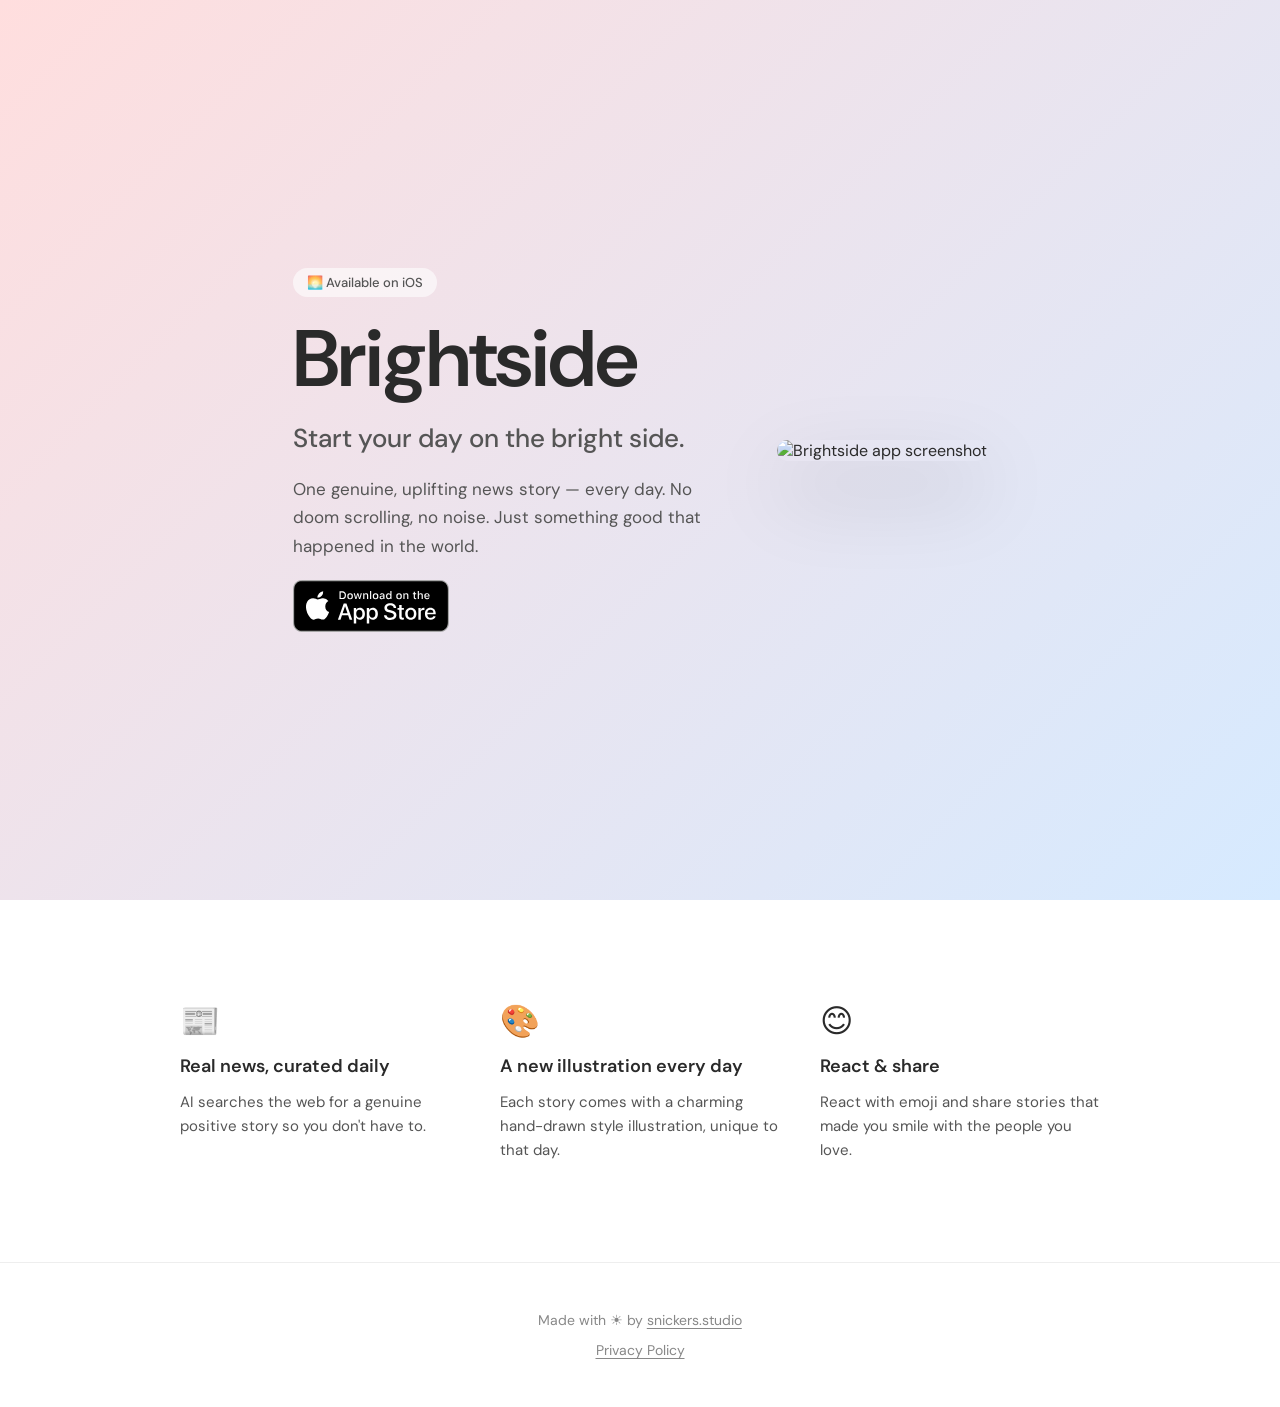
==== index.html @ 4642d023 "Brightside initial landing page" ====
<!DOCTYPE html>
<html lang="en">
<head>
  <meta charset="UTF-8" />
  <meta name="viewport" content="width=device-width, initial-scale=1.0" />
  <title>Brightside — Start your day on the bright side.</title>
  <meta name="description" content="One uplifting news story, every day. Brightside cuts through the noise and delivers a single piece of good news, beautifully." />
  <link rel="preconnect" href="https://fonts.googleapis.com" />
  <link rel="preconnect" href="https://fonts.gstatic.com" crossorigin />
  <link href="https://fonts.googleapis.com/css2?family=DM+Sans:wght@400;500;600&display=swap" rel="stylesheet" />
  <link rel="stylesheet" href="style.css" />
</head>
<body>
  <div class="hero">
    <div class="hero-content">
      <div class="badge">🌅 Available on iOS</div>
      <h1>Brightside</h1>
      <p class="tagline">Start your day on the bright side.</p>
      <p class="description">
        One genuine, uplifting news story — every day. No doom scrolling,
        no noise. Just something good that happened in the world.
      </p>
      <a href="#" class="app-store-btn" id="app-store-link">
        <img src="app-store-badge.svg" alt="Download on the App Store" />
      </a>
    </div>

    <div class="phone-wrap">
      <img src="screenshot.png" alt="Brightside app screenshot" class="screenshot" />
    </div>
  </div>

  <section class="features">
    <div class="feature">
      <span class="feature-icon">📰</span>
      <h3>Real news, curated daily</h3>
      <p>AI searches the web for a genuine positive story so you don't have to.</p>
    </div>
    <div class="feature">
      <span class="feature-icon">🎨</span>
      <h3>A new illustration every day</h3>
      <p>Each story comes with a charming hand-drawn style illustration, unique to that day.</p>
    </div>
    <div class="feature">
      <span class="feature-icon">😊</span>
      <h3>React & share</h3>
      <p>React with emoji and share stories that made you smile with the people you love.</p>
    </div>
  </section>

  <footer>
    <p>Made with ☀️ by <a href="https://snickers.studio">snickers.studio</a></p>
    <a href="privacy.html">Privacy Policy</a>
  </footer>
</body>
</html>
---- style.css ----
*, *::before, *::after { box-sizing: border-box; margin: 0; padding: 0; }

:root {
  --pastel-start: #ffdede;
  --pastel-end:   #d6eaff;
  --text-dark:    #2a2a2a;
  --text-mid:     #555;
  --text-light:   #888;
  --radius:       16px;
}

html { scroll-behavior: smooth; }

body {
  font-family: "DM Sans", system-ui, sans-serif;
  color: var(--text-dark);
  background: #fff;
  overflow-x: hidden;
}

/* ── Hero ── */
.hero {
  min-height: 100svh;
  display: flex;
  align-items: center;
  justify-content: center;
  gap: 64px;
  padding: 80px 40px;
  background: linear-gradient(135deg, var(--pastel-start), var(--pastel-end));
  flex-wrap: wrap;
}

.hero-content {
  max-width: 480px;
  display: flex;
  flex-direction: column;
  gap: 20px;
}

.badge {
  display: inline-block;
  font-size: 13px;
  font-weight: 500;
  color: var(--text-mid);
  background: rgba(255,255,255,0.6);
  border-radius: 100px;
  padding: 6px 14px;
  width: fit-content;
}

h1 {
  font-size: clamp(48px, 8vw, 80px);
  font-weight: 600;
  line-height: 1.05;
  letter-spacing: -0.02em;
  color: var(--text-dark);
}

.tagline {
  font-size: clamp(20px, 3vw, 26px);
  font-weight: 500;
  color: var(--text-mid);
}

.description {
  font-size: 17px;
  line-height: 1.65;
  color: var(--text-mid);
  max-width: 420px;
}

.app-store-btn img {
  height: 52px;
  display: block;
  transition: opacity 0.2s;
}

.app-store-btn:hover img { opacity: 0.8; }

/* ── Phone screenshot ── */
.phone-wrap {
  flex-shrink: 0;
}

.screenshot {
  width: clamp(220px, 30vw, 300px);
  border-radius: 40px;
  box-shadow: 0 32px 80px rgba(0,0,0,0.18);
}

/* ── Features ── */
.features {
  display: flex;
  justify-content: center;
  gap: 40px;
  padding: 100px 40px;
  flex-wrap: wrap;
  background: #fff;
}

.feature {
  max-width: 280px;
  display: flex;
  flex-direction: column;
  gap: 12px;
}

.feature-icon {
  font-size: 32px;
}

.feature h3 {
  font-size: 18px;
  font-weight: 600;
}

.feature p {
  font-size: 15px;
  line-height: 1.6;
  color: var(--text-mid);
}

/* ── Footer ── */
footer {
  text-align: center;
  padding: 48px 24px;
  border-top: 1px solid #eee;
  display: flex;
  flex-direction: column;
  gap: 12px;
  color: var(--text-light);
  font-size: 14px;
}

footer a {
  color: var(--text-light);
  text-decoration: underline;
  text-underline-offset: 3px;
}

footer a:hover { color: var(--text-dark); }

/* ── Responsive ── */
@media (max-width: 640px) {
  .hero {
    flex-direction: column;
    align-items: flex-start;
    gap: 48px;
    padding: 60px 24px;
  }

  .phone-wrap {
    align-self: center;
  }

  .features {
    padding: 60px 24px;
    flex-direction: column;
    align-items: center;
    text-align: center;
  }
}
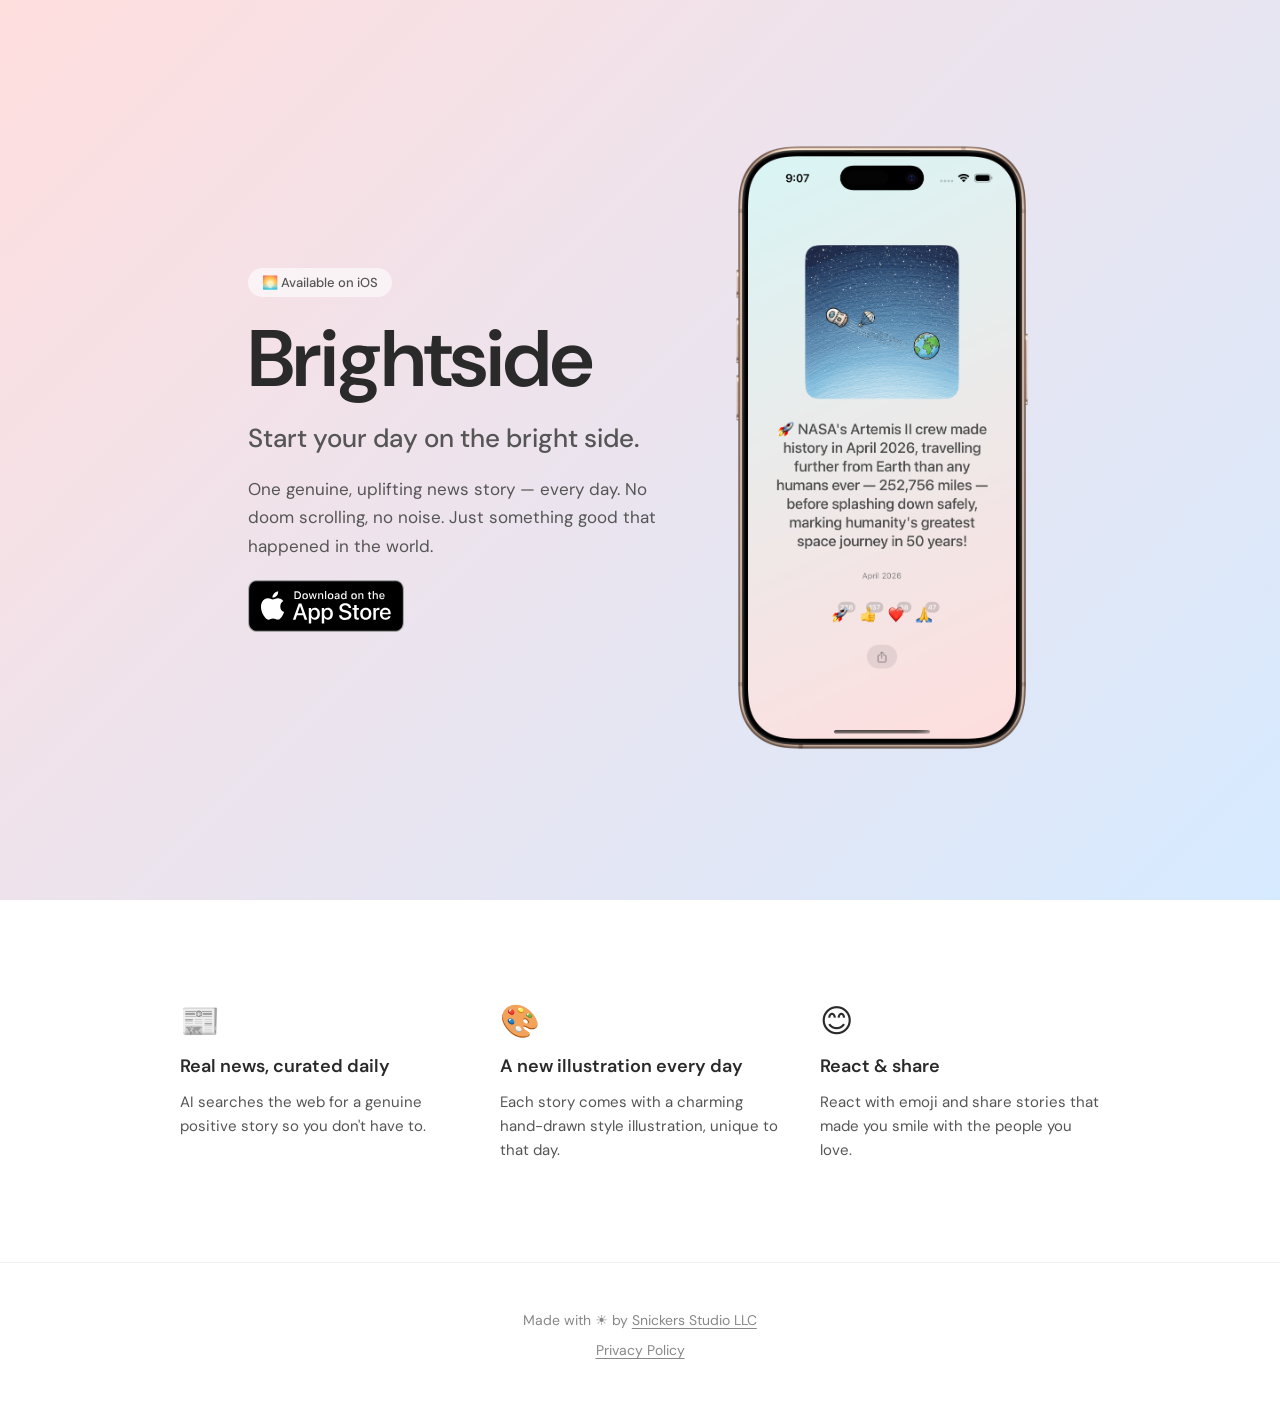
==== commit 67dfa2be: "fix" ====
--- a/index.html
+++ b/index.html
@@ -49,7 +49,7 @@
   </section>
 
   <footer>
-    <p>Made with ☀️ by <a href="https://snickers.studio">snickers.studio</a></p>
+    <p>Made with ☀️ by <a href="https://snickers.studio">Snickers Studio LLC</a></p>
     <a href="privacy.html">Privacy Policy</a>
   </footer>
 </body>
--- a/style.css
+++ b/style.css
@@ -84,8 +84,6 @@
 
 .screenshot {
   width: clamp(220px, 30vw, 300px);
-  border-radius: 40px;
-  box-shadow: 0 32px 80px rgba(0,0,0,0.18);
 }
 
 /* ── Features ── */
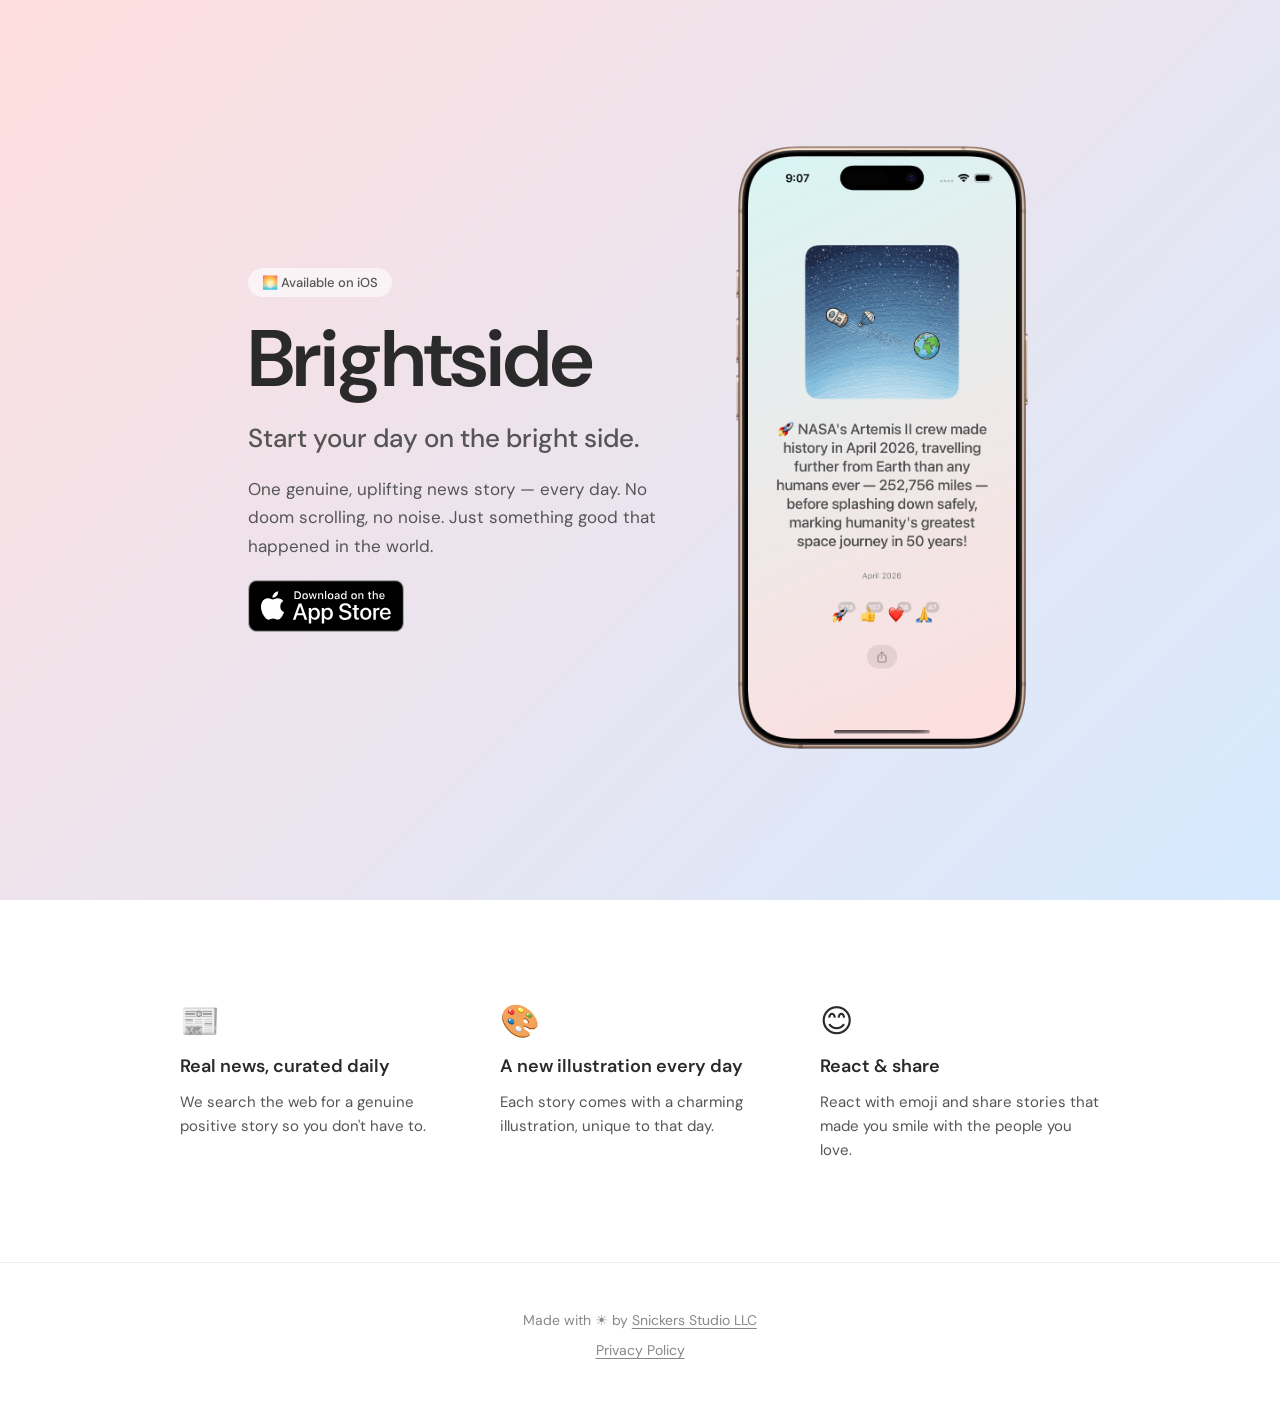
==== commit 3552b402: "update" ====
--- a/index.html
+++ b/index.html
@@ -34,12 +34,12 @@
     <div class="feature">
       <span class="feature-icon">📰</span>
       <h3>Real news, curated daily</h3>
-      <p>AI searches the web for a genuine positive story so you don't have to.</p>
+      <p>We search the web for a genuine positive story so you don't have to.</p>
     </div>
     <div class="feature">
       <span class="feature-icon">🎨</span>
       <h3>A new illustration every day</h3>
-      <p>Each story comes with a charming hand-drawn style illustration, unique to that day.</p>
+      <p>Each story comes with a charming illustration, unique to that day.</p>
     </div>
     <div class="feature">
       <span class="feature-icon">😊</span>
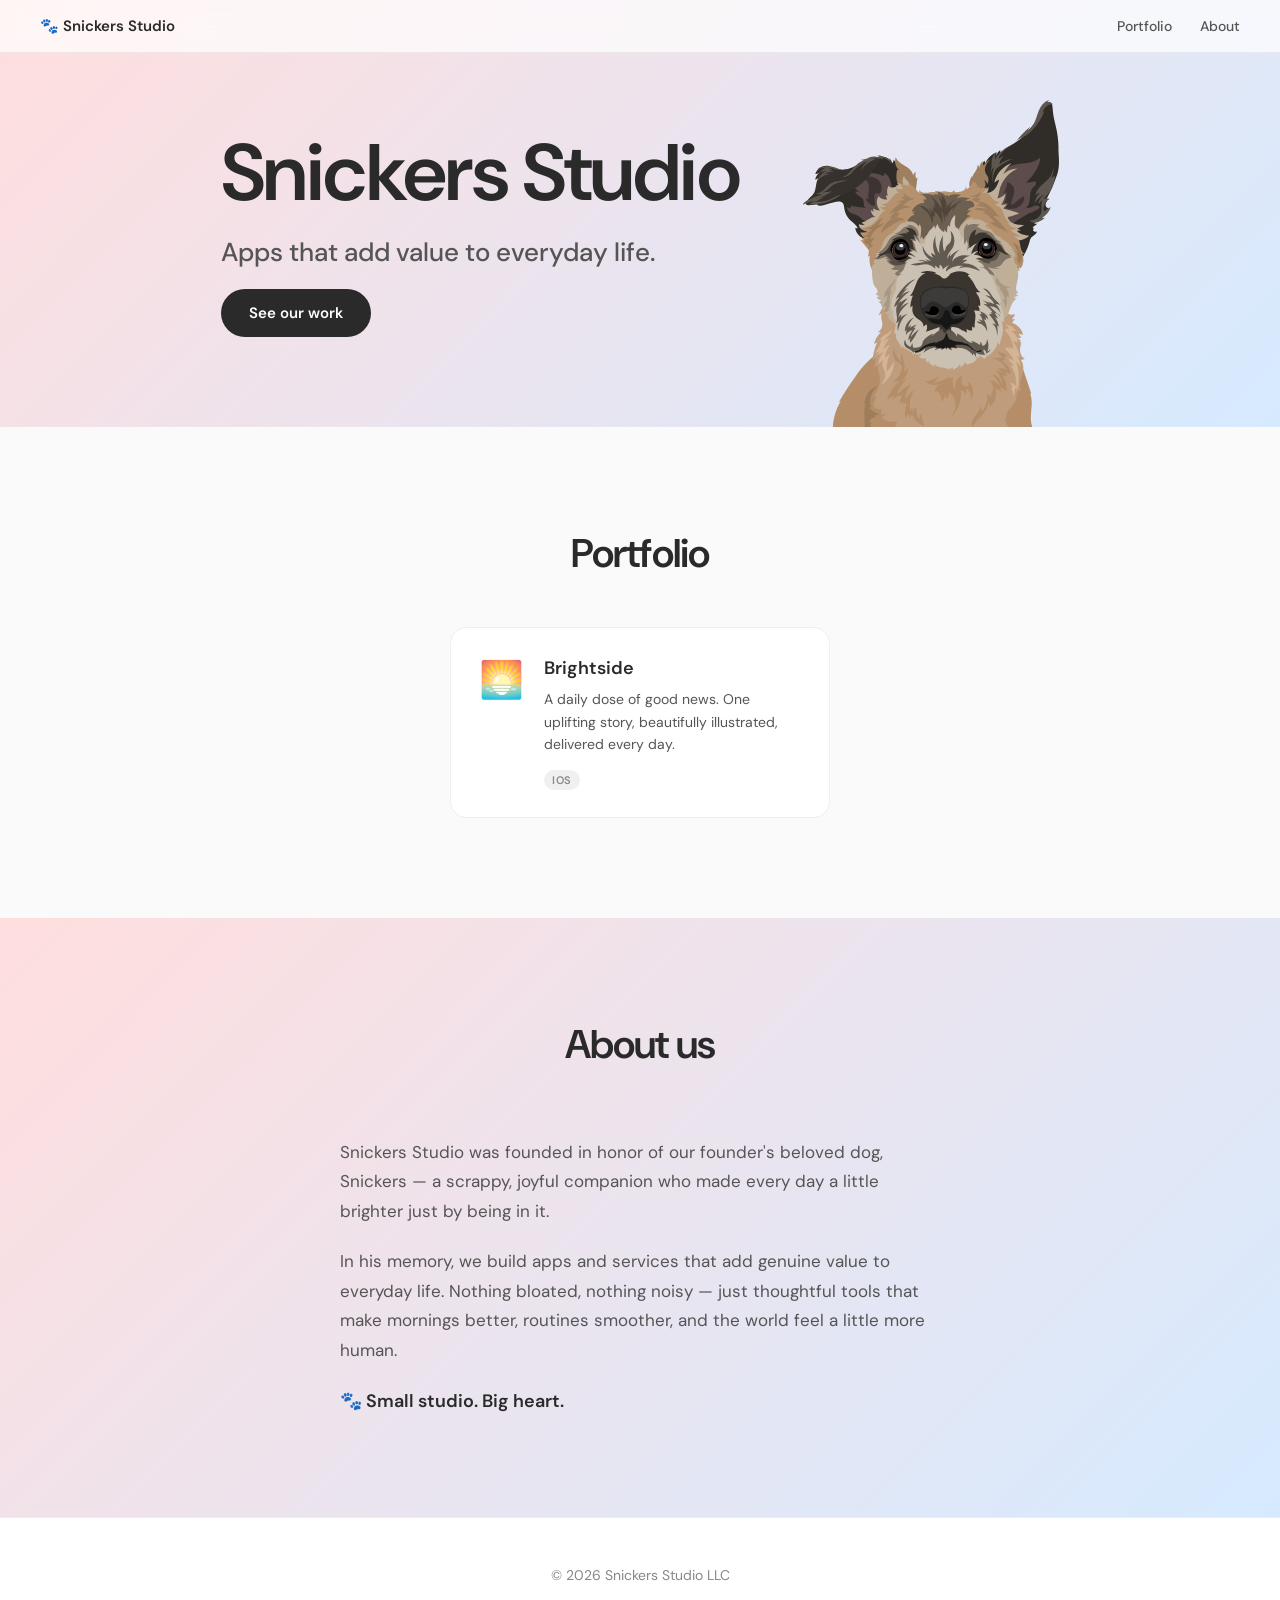
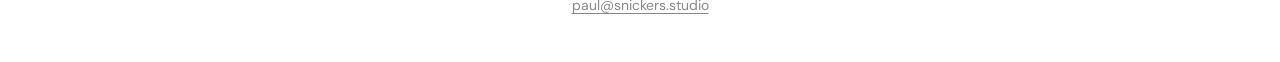
==== commit 5ea51613: "website update" ====
--- a/index.html
+++ b/index.html
@@ -3,54 +3,70 @@
 <head>
   <meta charset="UTF-8" />
   <meta name="viewport" content="width=device-width, initial-scale=1.0" />
-  <title>Brightside — Start your day on the bright side.</title>
-  <meta name="description" content="One uplifting news story, every day. Brightside cuts through the noise and delivers a single piece of good news, beautifully." />
+  <title>Snickers Studio — Apps that add value to everyday life.</title>
+  <meta name="description" content="Snickers Studio builds thoughtful apps and services that add genuine value to everyday life." />
   <link rel="preconnect" href="https://fonts.googleapis.com" />
   <link rel="preconnect" href="https://fonts.gstatic.com" crossorigin />
   <link href="https://fonts.googleapis.com/css2?family=DM+Sans:wght@400;500;600&display=swap" rel="stylesheet" />
   <link rel="stylesheet" href="style.css" />
 </head>
 <body>
-  <div class="hero">
+
+  <!-- Nav -->
+  <nav>
+    <a href="/" class="nav-logo">🐾 Snickers Studio</a>
+    <div class="nav-links">
+      <a href="#portfolio">Portfolio</a>
+      <a href="#about">About</a>
+    </div>
+  </nav>
+
+  <!-- Hero -->
+  <div class="hero hero--compact">
     <div class="hero-content">
-      <div class="badge">🌅 Available on iOS</div>
-      <h1>Brightside</h1>
-      <p class="tagline">Start your day on the bright side.</p>
-      <p class="description">
-        One genuine, uplifting news story — every day. No doom scrolling,
-        no noise. Just something good that happened in the world.
-      </p>
-      <a href="#" class="app-store-btn" id="app-store-link">
-        <img src="app-store-badge.svg" alt="Download on the App Store" />
-      </a>
+      <h1>Snickers Studio</h1>
+      <p class="tagline">Apps that add value to everyday life.</p>
+      <a href="#portfolio" class="cta-btn">See our work</a>
     </div>
-
-    <div class="phone-wrap">
-      <img src="screenshot.png" alt="Brightside app screenshot" class="screenshot" />
+    <div class="snickers-wrap">
+      <img src="snickers.svg" alt="Snickers the dog" class="snickers-img" />
     </div>
   </div>
 
-  <section class="features">
-    <div class="feature">
-      <span class="feature-icon">📰</span>
-      <h3>Real news, curated daily</h3>
-      <p>We search the web for a genuine positive story so you don't have to.</p>
-    </div>
-    <div class="feature">
-      <span class="feature-icon">🎨</span>
-      <h3>A new illustration every day</h3>
-      <p>Each story comes with a charming illustration, unique to that day.</p>
-    </div>
-    <div class="feature">
-      <span class="feature-icon">😊</span>
-      <h3>React & share</h3>
-      <p>React with emoji and share stories that made you smile with the people you love.</p>
+  <!-- Portfolio -->
+  <section class="portfolio" id="portfolio">
+    <h2 class="section-title">Portfolio</h2>
+    <div class="portfolio-grid">
+      <a href="brightside.html" class="portfolio-card">
+        <div class="portfolio-card-icon">🌅</div>
+        <div class="portfolio-card-body">
+          <h3>Brightside</h3>
+          <p>A daily dose of good news. One uplifting story, beautifully illustrated, delivered every day.</p>
+          <span class="portfolio-tag">iOS</span>
+        </div>
+      </a>
     </div>
   </section>
 
+  <!-- About -->
+  <section class="about" id="about">
+    <div class="about-content">
+      <h2 class="section-title">About us</h2>
+      <p>
+        Snickers Studio was founded in honor of our founder's beloved dog, Snickers — a scrappy, joyful companion who made every day a little brighter just by being in it.
+      </p>
+      <p>
+        In his memory, we build apps and services that add genuine value to everyday life. Nothing bloated, nothing noisy — just thoughtful tools that make mornings better, routines smoother, and the world feel a little more human.
+      </p>
+      <p class="about-tagline">🐾 Small studio. Big heart.</p>
+    </div>
+  </section>
+
+  <!-- Footer -->
   <footer>
-    <p>Made with ☀️ by <a href="https://snickers.studio">Snickers Studio LLC</a></p>
-    <a href="privacy.html">Privacy Policy</a>
+    <p>© 2026 Snickers Studio LLC</p>
+    <a href="mailto:paul@snickers.studio">paul@snickers.studio</a>
   </footer>
+
 </body>
 </html>
--- a/style.css
+++ b/style.css
@@ -25,7 +25,7 @@
   align-items: center;
   justify-content: center;
   gap: 64px;
-  padding: 80px 40px;
+  padding: 120px 40px 80px;
   background: linear-gradient(135deg, var(--pastel-start), var(--pastel-end));
   flex-wrap: wrap;
 }
@@ -77,6 +77,21 @@
 
 .app-store-btn:hover img { opacity: 0.8; }
 
+.cta-btn {
+  display: inline-block;
+  font-size: 15px;
+  font-weight: 600;
+  color: #fff;
+  background: var(--text-dark);
+  padding: 14px 28px;
+  border-radius: 100px;
+  text-decoration: none;
+  transition: opacity 0.2s;
+  width: fit-content;
+}
+
+.cta-btn:hover { opacity: 0.8; }
+
 /* ── Phone screenshot ── */
 .phone-wrap {
   flex-shrink: 0;
@@ -85,6 +100,48 @@
 .screenshot {
   width: clamp(220px, 30vw, 300px);
 }
+
+.hero-content {
+  max-width: 640px;
+}
+
+/* ── Nav ── */
+nav {
+  position: fixed;
+  top: 0;
+  left: 0;
+  right: 0;
+  z-index: 100;
+  display: flex;
+  align-items: center;
+  justify-content: space-between;
+  padding: 16px 40px;
+  background: rgba(255,255,255,0.7);
+  backdrop-filter: blur(12px);
+  -webkit-backdrop-filter: blur(12px);
+  border-bottom: 1px solid rgba(0,0,0,0.06);
+}
+
+.nav-logo {
+  font-weight: 600;
+  font-size: 15px;
+  color: var(--text-dark);
+  text-decoration: none;
+}
+
+.nav-links {
+  display: flex;
+  gap: 28px;
+}
+
+.nav-links a {
+  font-size: 14px;
+  font-weight: 500;
+  color: var(--text-mid);
+  text-decoration: none;
+}
+
+.nav-links a:hover { color: var(--text-dark); }
 
 /* ── Features ── */
 .features {
@@ -116,6 +173,135 @@
   font-size: 15px;
   line-height: 1.6;
   color: var(--text-mid);
+}
+
+.hero--compact {
+  min-height: 0;
+  padding: 100px 40px 0;
+  overflow: hidden;
+  align-items: center;
+  position: relative;
+}
+
+.hero--compact .hero-content {
+  padding-bottom: 60px;
+}
+
+.snickers-wrap {
+  flex-shrink: 0;
+  display: flex;
+  align-items: flex-end;
+  align-self: flex-end;
+}
+
+.snickers-img {
+  width: clamp(160px, 20vw, 260px);
+  display: block;
+  /* Crop top of image so only the top portion (head peeking up) shows */
+  margin-bottom: -2px;
+}
+
+/* ── Section title ── */
+.section-title {
+  font-size: clamp(28px, 4vw, 40px);
+  font-weight: 600;
+  letter-spacing: -0.02em;
+  margin-bottom: 48px;
+  text-align: center;
+}
+
+/* ── Portfolio ── */
+.portfolio {
+  padding: 100px 40px;
+  background: #fafafa;
+  display: flex;
+  flex-direction: column;
+  align-items: center;
+}
+
+.portfolio-grid {
+  display: flex;
+  gap: 24px;
+  flex-wrap: wrap;
+  justify-content: center;
+  max-width: 900px;
+  width: 100%;
+}
+
+.portfolio-card {
+  display: flex;
+  align-items: flex-start;
+  gap: 20px;
+  background: #fff;
+  border: 1px solid #eee;
+  border-radius: var(--radius);
+  padding: 28px;
+  max-width: 380px;
+  width: 100%;
+  text-decoration: none;
+  color: inherit;
+  transition: box-shadow 0.2s, transform 0.2s;
+}
+
+.portfolio-card:hover {
+  box-shadow: 0 8px 32px rgba(0,0,0,0.08);
+  transform: translateY(-2px);
+}
+
+.portfolio-card-icon {
+  font-size: 36px;
+  flex-shrink: 0;
+}
+
+.portfolio-card-body h3 {
+  font-size: 18px;
+  font-weight: 600;
+  margin-bottom: 8px;
+}
+
+.portfolio-card-body p {
+  font-size: 14px;
+  line-height: 1.6;
+  color: var(--text-mid);
+  margin-bottom: 12px;
+}
+
+.portfolio-tag {
+  font-size: 11px;
+  font-weight: 600;
+  text-transform: uppercase;
+  letter-spacing: 0.05em;
+  color: var(--text-light);
+  background: #f0f0f0;
+  padding: 3px 8px;
+  border-radius: 100px;
+}
+
+/* ── About ── */
+.about {
+  padding: 100px 40px;
+  display: flex;
+  justify-content: center;
+  background: linear-gradient(135deg, var(--pastel-start), var(--pastel-end));
+}
+
+.about-content {
+  max-width: 600px;
+  display: flex;
+  flex-direction: column;
+  gap: 20px;
+}
+
+.about-content p {
+  font-size: 17px;
+  line-height: 1.75;
+  color: var(--text-mid);
+}
+
+.about-tagline {
+  font-size: 18px !important;
+  font-weight: 600;
+  color: var(--text-dark) !important;
 }
 
 /* ── Footer ── */
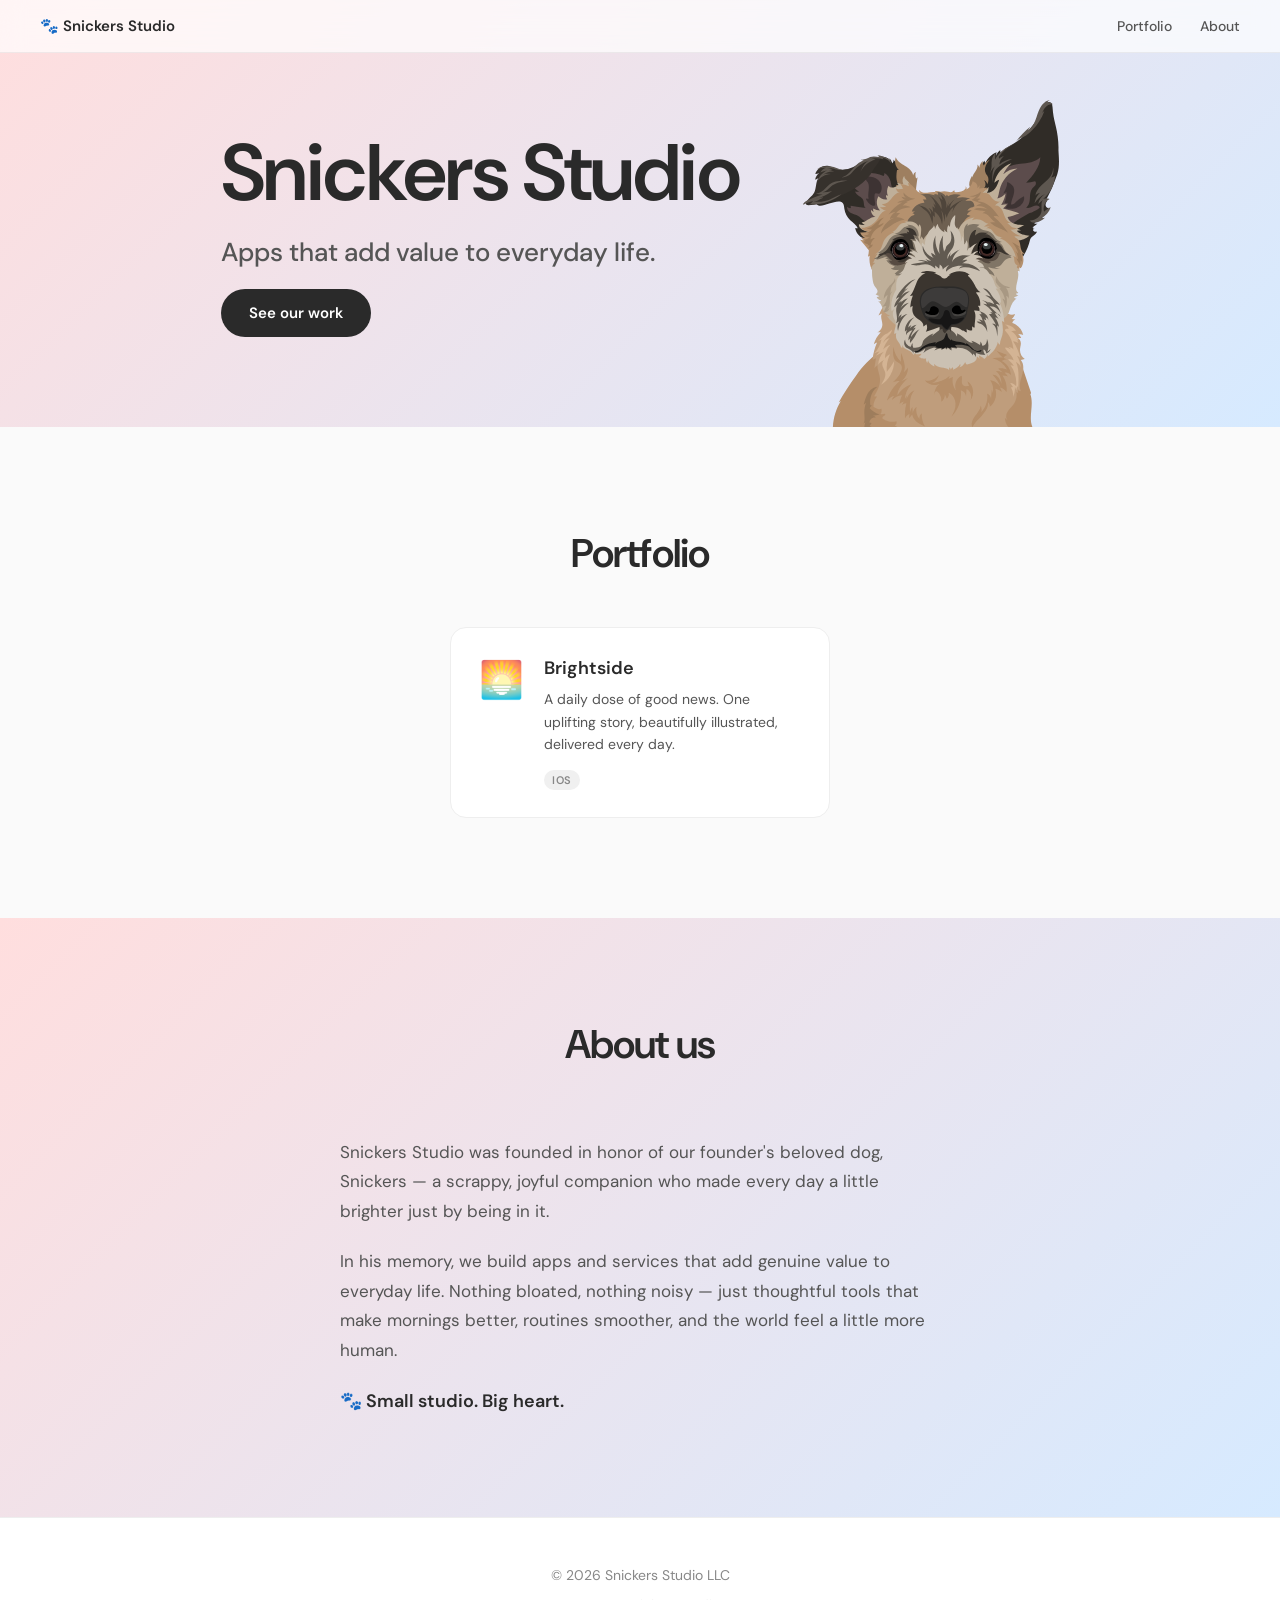
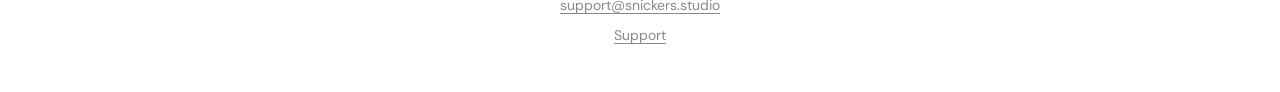
==== commit 9d157ad6: "support page" ====
--- a/index.html
+++ b/index.html
@@ -65,7 +65,8 @@
   <!-- Footer -->
   <footer>
     <p>© 2026 Snickers Studio LLC</p>
-    <a href="mailto:paul@snickers.studio">paul@snickers.studio</a>
+    <a href="mailto:support@snickers.studio">support@snickers.studio</a>
+    <a href="support.html">Support</a>
   </footer>
 
 </body>
--- a/style.css
+++ b/style.css
@@ -343,4 +343,16 @@
     align-items: center;
     text-align: center;
   }
-}
+
+  .hero--compact {
+    padding: 80px 24px 0;
+  }
+
+  .hero--compact .hero-content {
+    padding-bottom: 32px;
+  }
+
+  .snickers-wrap {
+    align-self: center;
+  }
+}
